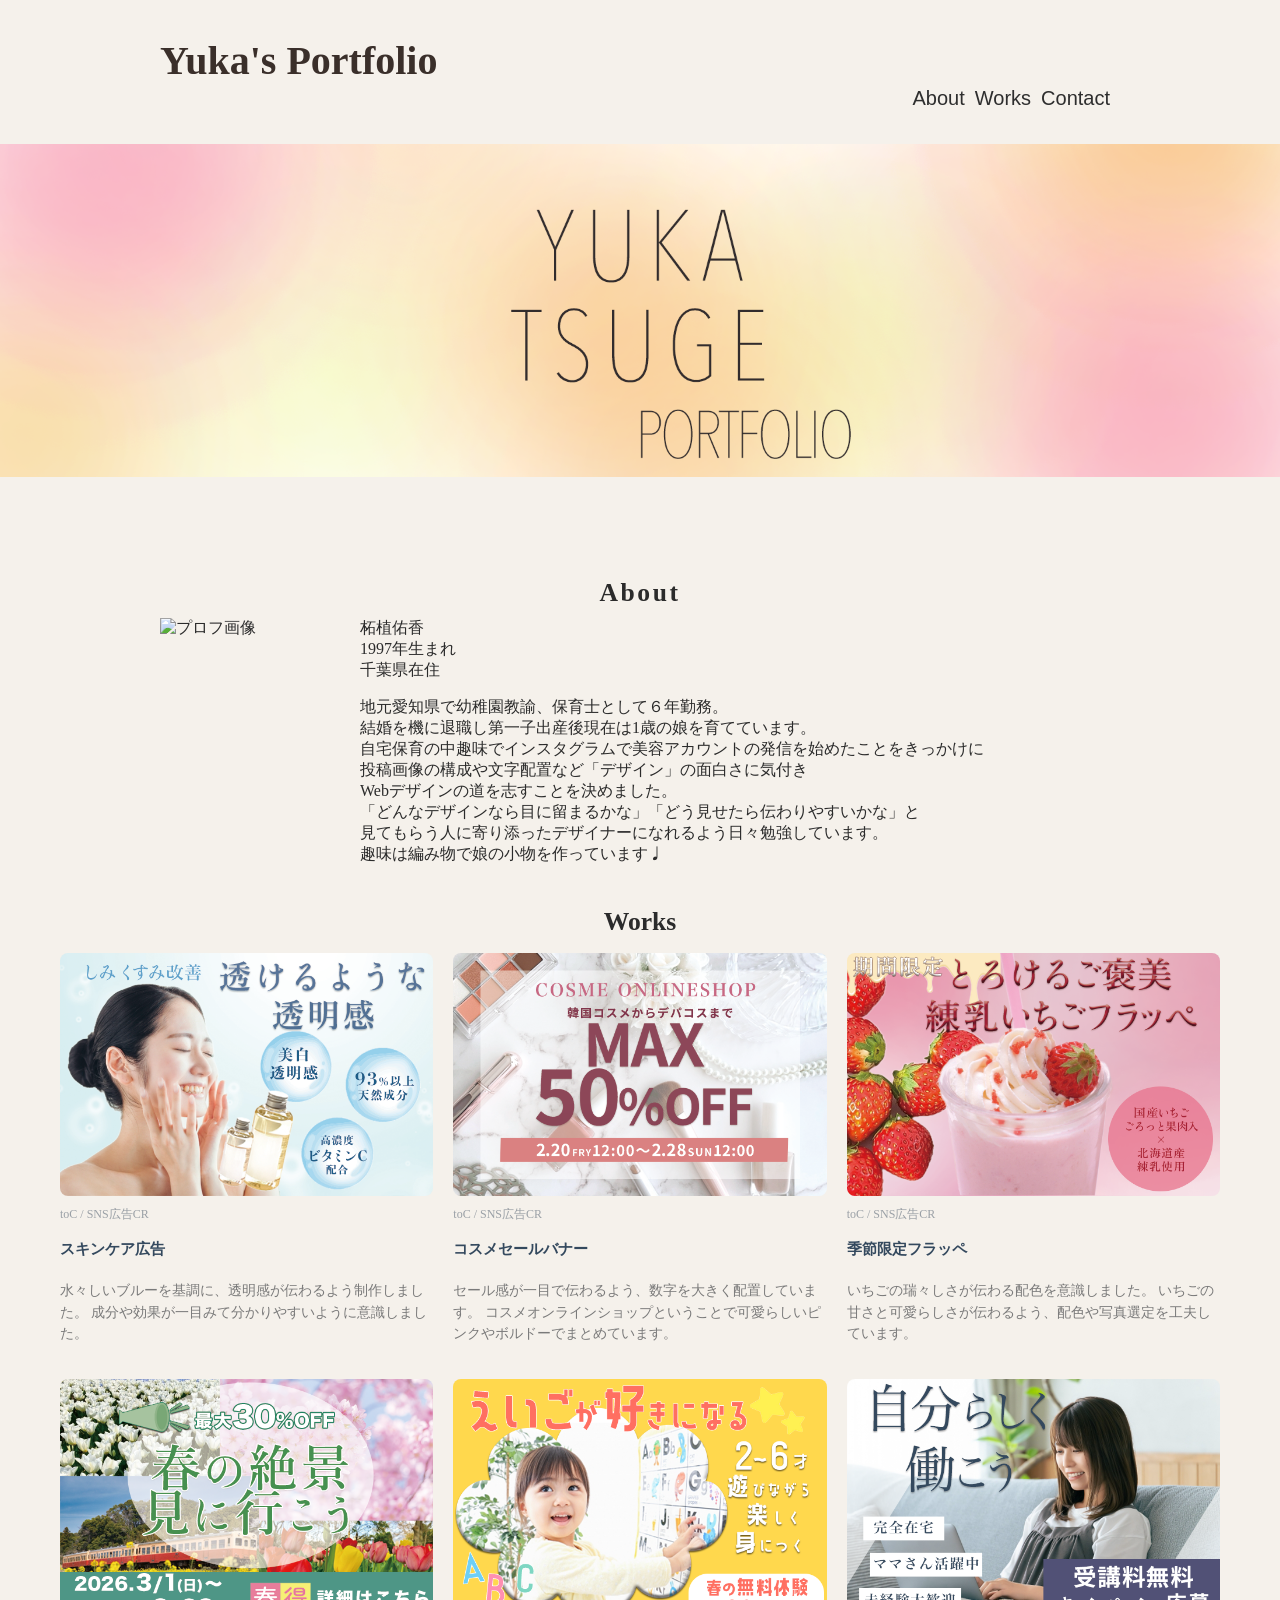
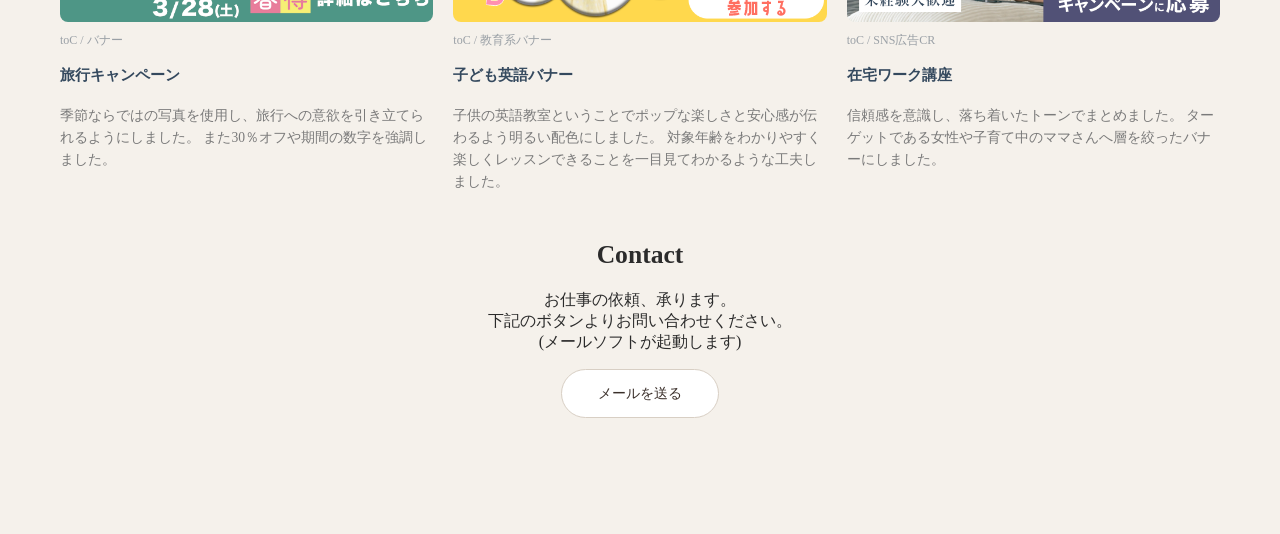
==== index.html @ d6e60cc2 "Add files via upload" ====
<!DOCTYPE html>
<head>
  <meta charset="utf-8" />
  <meta name="author" content="portfolio" />
  <meta name="description" content="yuka'sportfolio" />
  <meta name="viewport" content="width=device-width, initial-scale=1.0" />
  
  <link rel="stylesheet" href="style.css">
  

  <tltle></tltle>
</head>
<body>
  <header>
    <h1>Yuka's Portfolio</h1>
    
    <nav>
      <ul class="nav-list">
        <li><a href="#about">About</a></li>
        <li><a href="#works">Works</a></li>
        <li><a href="#contact">Contact</a></li>
      </ul>
    </nav>
    
  </header>
  <main>
    <div id="mv"></div>
    <picture>
        <source media="(max-width: 200px)" srcset="kokonigazou" />
        <img src="img/portfolio1.png" alt="メイン画像" />
        
      </picture>
    
      
    </div>
      <section id="about">
        <h2>About</h2>
        <div class="about-inner">
          <div class="about-photo">
            <img src="img/profiel.jpeg" alt="プロフ画像" />
            
        </div>
        <div class="about-text">
        <ul>
          
        
          <li>柘植佑香</li>
          <li>1997年生まれ</li>
          <li>千葉県在住</li>
        </ul>
        <p>
          地元愛知県で幼稚園教諭、保育士として６年勤務。<br />
          結婚を機に退職し第一子出産後現在は1歳の娘を育てています。<br />
          自宅保育の中趣味でインスタグラムで美容アカウントの発信を始めたことをきっかけに<br>
          投稿画像の構成や文字配置など「デザイン」の面白さに気付き<br>
          Webデザインの道を志すことを決めました。<br>
          「どんなデザインなら目に留まるかな」「どう見せたら伝わりやすいかな」と<br>
          見てもらう人に寄り添ったデザイナーになれるよう日々勉強しています。
          <br>
          趣味は編み物で娘の小物を作っています♩<br>
        </p>
        </div>
        </div>
        
      </section>
      <section id="works">
  <h3>Works</h3>

<ul class="works-list">
  <li class="work-item">
    <img src="img/ beauty.png" alt="美容バナー">
    <p class="work-meta">toC / SNS広告CR</p>
    <p class="work-title">スキンケア広告</p>
    <p class="work-desc">
      水々しいブルーを基調に、透明感が伝わるよう制作しました。
      成分や効果が一目みて分かりやすいように意識しました。
    </p>
  </li>

  <li class="work-item">
    <img src="img/cosme.png" alt="コスメ" />
    <p class="work-meta">toC / SNS広告CR</p>
    <p class="work-title">コスメセールバナー</p>
    <p class="work-desc">
      セール感が一目で伝わるよう、数字を大きく配置しています。
      コスメオンラインショップということで可愛らしいピンクやボルドーでまとめています。
    </p>
  </li>

  <li class="work-item">
    <img src="img/frappe.png" alt="フラッペ" />
    <p class="work-meta">toC / SNS広告CR</p>
    <p class="work-title">季節限定フラッペ</p>
    <p class="work-desc">
      いちごの瑞々しさが伝わる配色を意識しました。
      いちごの甘さと可愛らしさが伝わるよう、配色や写真選定を工夫しています。
    </p>
  </li>

  <li class="work-item">
    <img src="img/travel.png" alt="travel" />
    <p class="work-meta">toC / バナー</p>
    <p class="work-title">旅行キャンペーン</p>
    <p class="work-desc">
      季節ならではの写真を使用し、旅行への意欲を引き立てられるようにしました。
      また30％オフや期間の数字を強調しました。
    </p>
  </li>

  <li class="work-item">
    <img src="img/study.png" alt="abc" />
    <p class="work-meta">toC / 教育系バナー</p>
    <p class="work-title">子ども英語バナー</p>
    <p class="work-desc">
      子供の英語教室ということでポップな楽しさと安心感が伝わるよう明るい配色にしました。
      対象年齢をわかりやすく楽しくレッスンできることを一目見てわかるような工夫しました。
    </p>
  </li>

  <li class="work-item">
    <img src="img/famm.png" alt="在宅ワーク" />
    <p class="work-meta">toC / SNS広告CR</p>
    <p class="work-title">在宅ワーク講座</p>
    <p class="work-desc">
      信頼感を意識し、落ち着いたトーンでまとめました。
      ターゲットである女性や子育て中のママさんへ層を絞ったバナーにしました。
    </p>
  </li>
</ul>

   


      <section id="contact">
        <h4>Contact</h4>
        <p>
          お仕事の依頼、承ります。<br>
          下記のボタンよりお問い合わせください。<br>
          (メールソフトが起動します)
　
        </p><div class="button">
  <a href="mailto:yukatsuge.design@gmail.com">メールを送る</a>
</div>
        
       
      </main>
      <footer>
        <p></p>
      </footer>
    </body>
    
  </section>
---- style.css ----
@charset "utf-8";
html {
  font-size: 100%;
}
body {
  color: #2b2b2b;
  background-color: #f5f1eb;
  margin: 0;
}
a {
  text-decoration: none;
}
img {
  max-width: 100%;
  display: block;
}
li {
  list-style: none;
}
h1 {
  font-family: "Segoe UI", Tahoma, Geneva, Verdana, sans-serif;
  font-size: 40px;
  color: #3a2f2a;
  margin-bottom: 50px;
}
h2 {
  font-family: "Segoe UI", Tahoma, Geneva, Verdana, sans-serif;
  font-size: 1.6rem;
  font-weight: 700;
  text-align: center;
  margin-bottom: 10px;
  letter-spacing: 0.1em;
}
h3 {
  font-size: 1.6rem;
  text-align: center;
  margin-bottom: 10px;
}
h4 {
  font-size: 1.6rem;
  text-align: center;
  margin-bottom: 20px;
}

h1,
h2,
h3,
h4 {
  font-family: "HannariMincho", serif;
}

header {
  max-width: 960px;
  display: flex;
  justify-content: space-between;
  align-items: center;
  height: auto;
  padding: 10px 4%;
  margin: 0 auto;
  position: relative;
}

header ul {
  display: flex;
  justify-content: flex-end;
  gap: 10px;

  align-items: end;
  margin: 0 auto;
  font-family: Arial, Helvetica, sans-serif;
  color: #3a2f2a;
}
header li {
  font-size: 20px;
  margin-bottom: 1.5rem;
}
nav {
  align-self: flex-end;
  margin-top: 40spx;
  padding-right: 10px;
}

.about-image {
  width: 20px;
  margin-left: auto;
  display: block;
}

header li a {
  display: inline-block;
  transition: transform 0.3s ease;
  color: #2e2e2e;
}
header li a:hover {
  transform: translateY(-2px);
}

#mv {
  margin-top: 0;
  margin-bottom: 0%;
  color: #666666;
}
#mv img {
  width: 100%;
  height: 200px;
  object-fit: cover;
}
#about ul {
  margin-bottom: 5px;
}
#about {
  max-width: 960px;
  margin: 0 auto;
  padding: 80px 20px 0;
}

#contact {
  text-align: center;
  font-size: 1rem;
}
#section {
  margin-top: 40px;
  margin-bottom: 40px;
  text-align: left;
}

#works ul {
  display: grid;
  grid-template-columns: repeat(3, 1fr);
  gap: 20px;
  padding: 0 60px;
}
.works-list {
  display: grid;
  grid-template-columns: repeat(3, 1fr);
  gap: 32px;
}
.work-item img {
  width: 100%;
  display: block;
}

.work-meta {
  font-size: 0.75rem;
  color: #9aa0a6;
  margin-top: 10px;
}
#works img {
  width: 100%;
  display: block;
}
.work-title {
  font-size: 0.95rem;
  font-weight: 600;
  margin: 4px 0 6px;
  color: #34495e;
}

.work-desc {
  font-size: 0.85rem;
  line-height: 1.6;
  color: #7a7a7a;
}
.work-item {
  display: flex;
  flex-direction: column; /* ← これ超重要 */
}

body {
  margin: 0;
}
main {
  width: 100%;
  margin: 0;
  padding: 0;
}

.about {
  width: 100%;
  max-width: 100%;
  padding: 0 16px;
}
.about p {
  width: 100%;
  line-height: 1.8;
  word-break: break-all;
}
.button a {
  display: inline-block;
  padding: 14px 36px;
  background-color: #fff;
  color: #3a2f2a;
  border: 1px solid #d8cfc4;
  border-radius: 999px;
  font-size: 0.9rem;
  transition: all 0.3s ease;
}

.button a:hover {
  background-color: #f5f1eb;
}
#contact {
  padding-bottom: 100px;
}

@media (max-width: 767px) {
  #works ul {
    grid-template-columns: repeat(2, 1fr);
  }
}

#about img {
  width: 150px !important;
  margin-left: auto;
  display: block;
  margin-top: 0%;
}
.about-inner {
  display: flex;
  gap: 50px;
  align-items: flex-start;
}
.about-image {
  width: 100px;
  height: auto;
}
.about-text ul {
  list-style: none;
  padding: 0;
  margin: 0 0 16px 0;
}
.about-text .name {
  font-weight: bold;
  font-size: 1.2rem;
}
#about {
  padding-top: 80px;
}

#works img {
  width: 100%;
  height: auto;
  display: block;
  border-radius: 8px;
  transition: opacity 0.3s;
}

#works li img:hover {
  opacity: 0.5;
}

nav {
  display: flex;
  gap: 16px;
  margin-left: auto;
}
@media screen and (max-width: 768px) {
  .nav-list {
    display: flex;
    justify-content: center;
    gap: 12px;
    margin-top: 12px;
  }

  .nav-list a {
    padding: 8px 16px;
    font-size: 13px;
    font-family: "HannariMincho", serif;
    color: #333;
    text-decoration: none;
    background: rgba(255, 255, 255, 0.6);
    border-radius: 999px;
    box-shadow: 0 4px 12px rgba(0, 0, 0, 0.08);
    transition: all 0.3s ease;
  }

  .nav-list a:hover {
    background: #f2d7c9;
  }

  .nav-list a:active {
    transform: scale(0.95);
  }
}
@media screen and (max-width: 470px) {
  header {
    flex-direction: column;
    align-items: center;
  }

  .nav {
    justify-content: center;
    flex-wrap: wrap;
  }

  .nav a {
    font-size: 12px;
    padding: 8px 14px;
    text-align: center;
  }
}
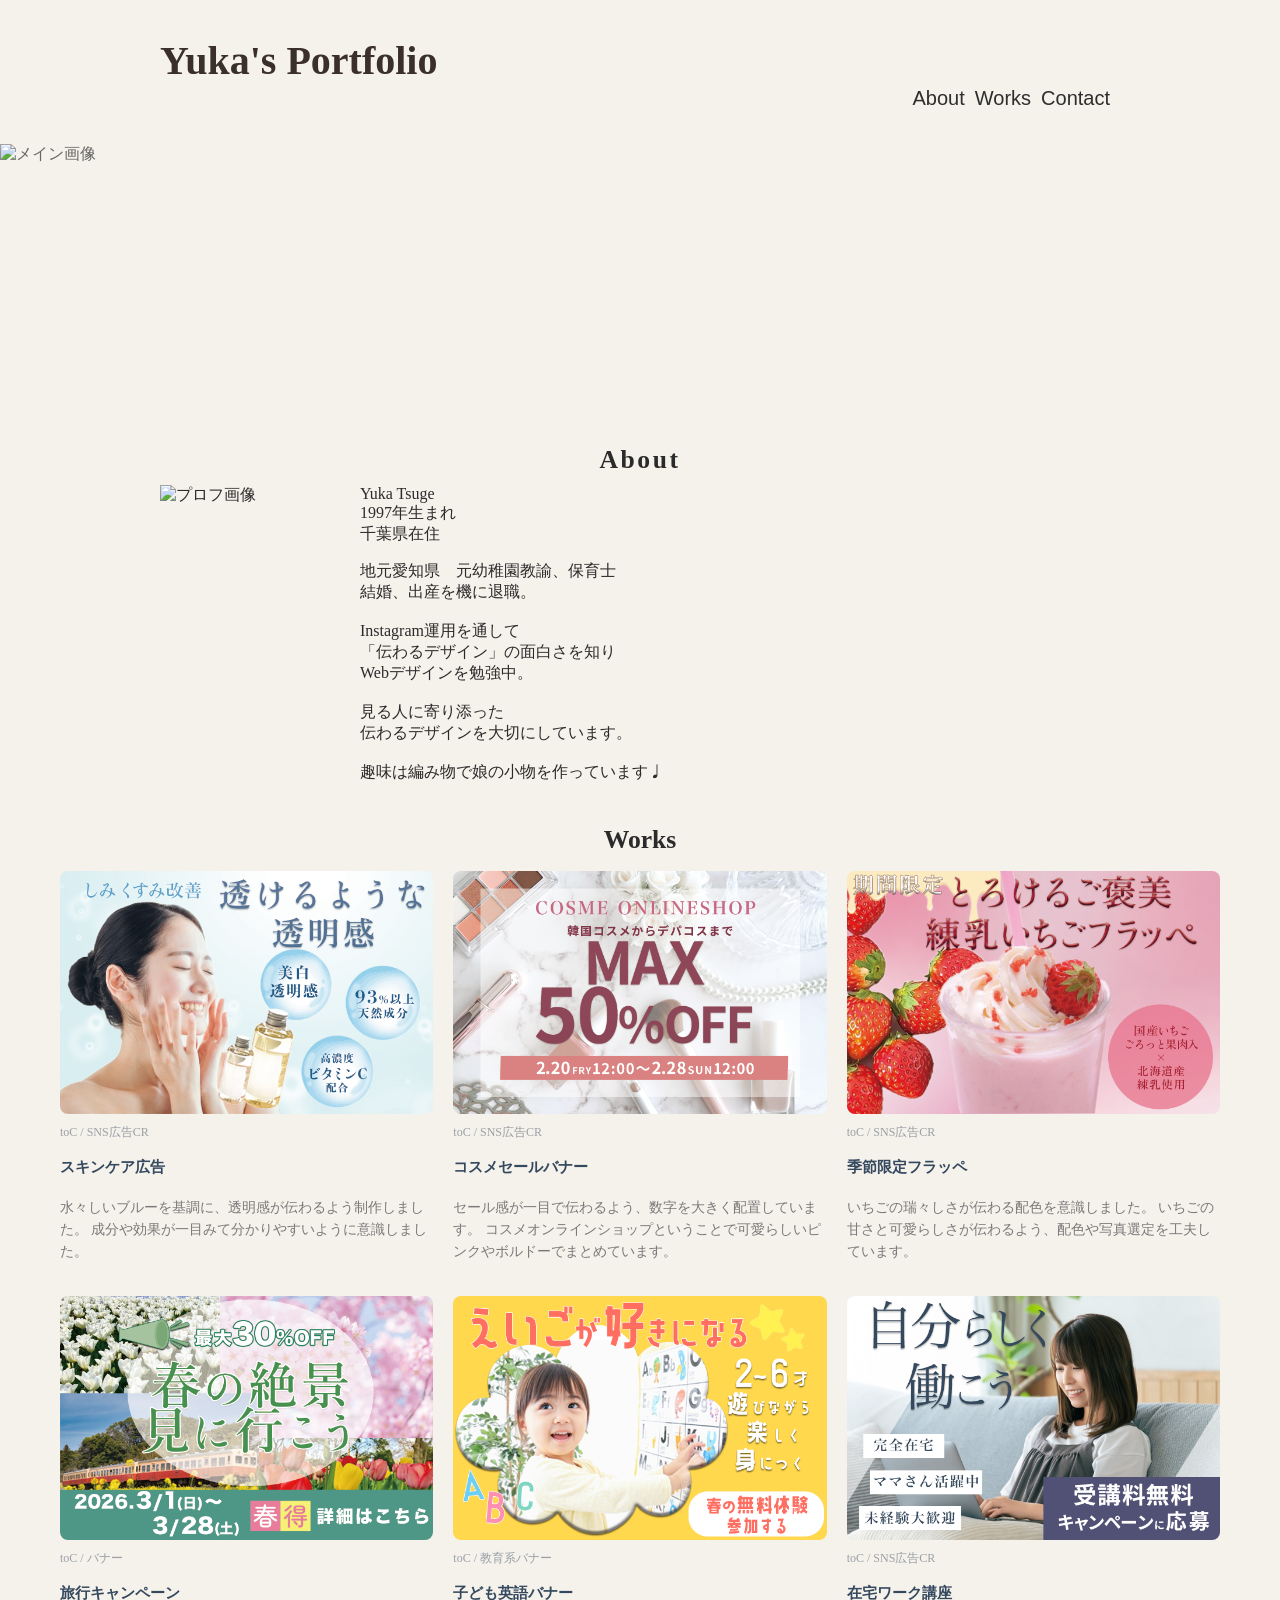
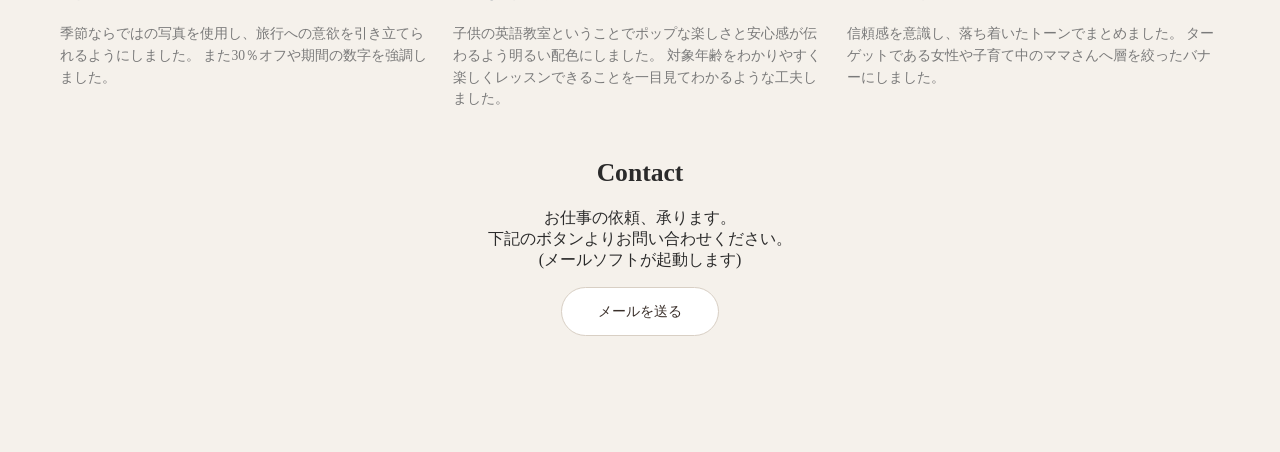
==== commit ddad0253: "Update index.html" ====
--- a/index.html
+++ b/index.html
@@ -24,10 +24,10 @@
     
   </header>
   <main>
-    <div id="mv"></div>
+    <div id="mv">
     <picture>
         <source media="(max-width: 200px)" srcset="kokonigazou" />
-        <img src="img/portfolio1.png" alt="メイン画像" />
+        <img src="img/portfolio3.png" alt="メイン画像" />
         
       </picture>
     
@@ -44,18 +44,19 @@
         <ul>
           
         
-          <li>柘植佑香</li>
+          <li>Yuka Tsuge</li>
           <li>1997年生まれ</li>
           <li>千葉県在住</li>
         </ul>
         <p>
-          地元愛知県で幼稚園教諭、保育士として６年勤務。<br />
-          結婚を機に退職し第一子出産後現在は1歳の娘を育てています。<br />
-          自宅保育の中趣味でインスタグラムで美容アカウントの発信を始めたことをきっかけに<br>
-          投稿画像の構成や文字配置など「デザイン」の面白さに気付き<br>
-          Webデザインの道を志すことを決めました。<br>
-          「どんなデザインなら目に留まるかな」「どう見せたら伝わりやすいかな」と<br>
-          見てもらう人に寄り添ったデザイナーになれるよう日々勉強しています。
+          地元愛知県　元幼稚園教諭、保育士<br />
+          結婚、出産を機に退職。<br /><br>
+          Instagram運用を通して<br>
+          「伝わるデザイン」の面白さを知り<br>
+          Webデザインを勉強中。<br>
+          <br>
+          見る人に寄り添った<br>
+          伝わるデザインを大切にしています。 <br>
           <br>
           趣味は編み物で娘の小物を作っています♩<br>
         </p>
@@ -149,4 +150,4 @@
       </footer>
     </body>
     
-  </section>+  </section>
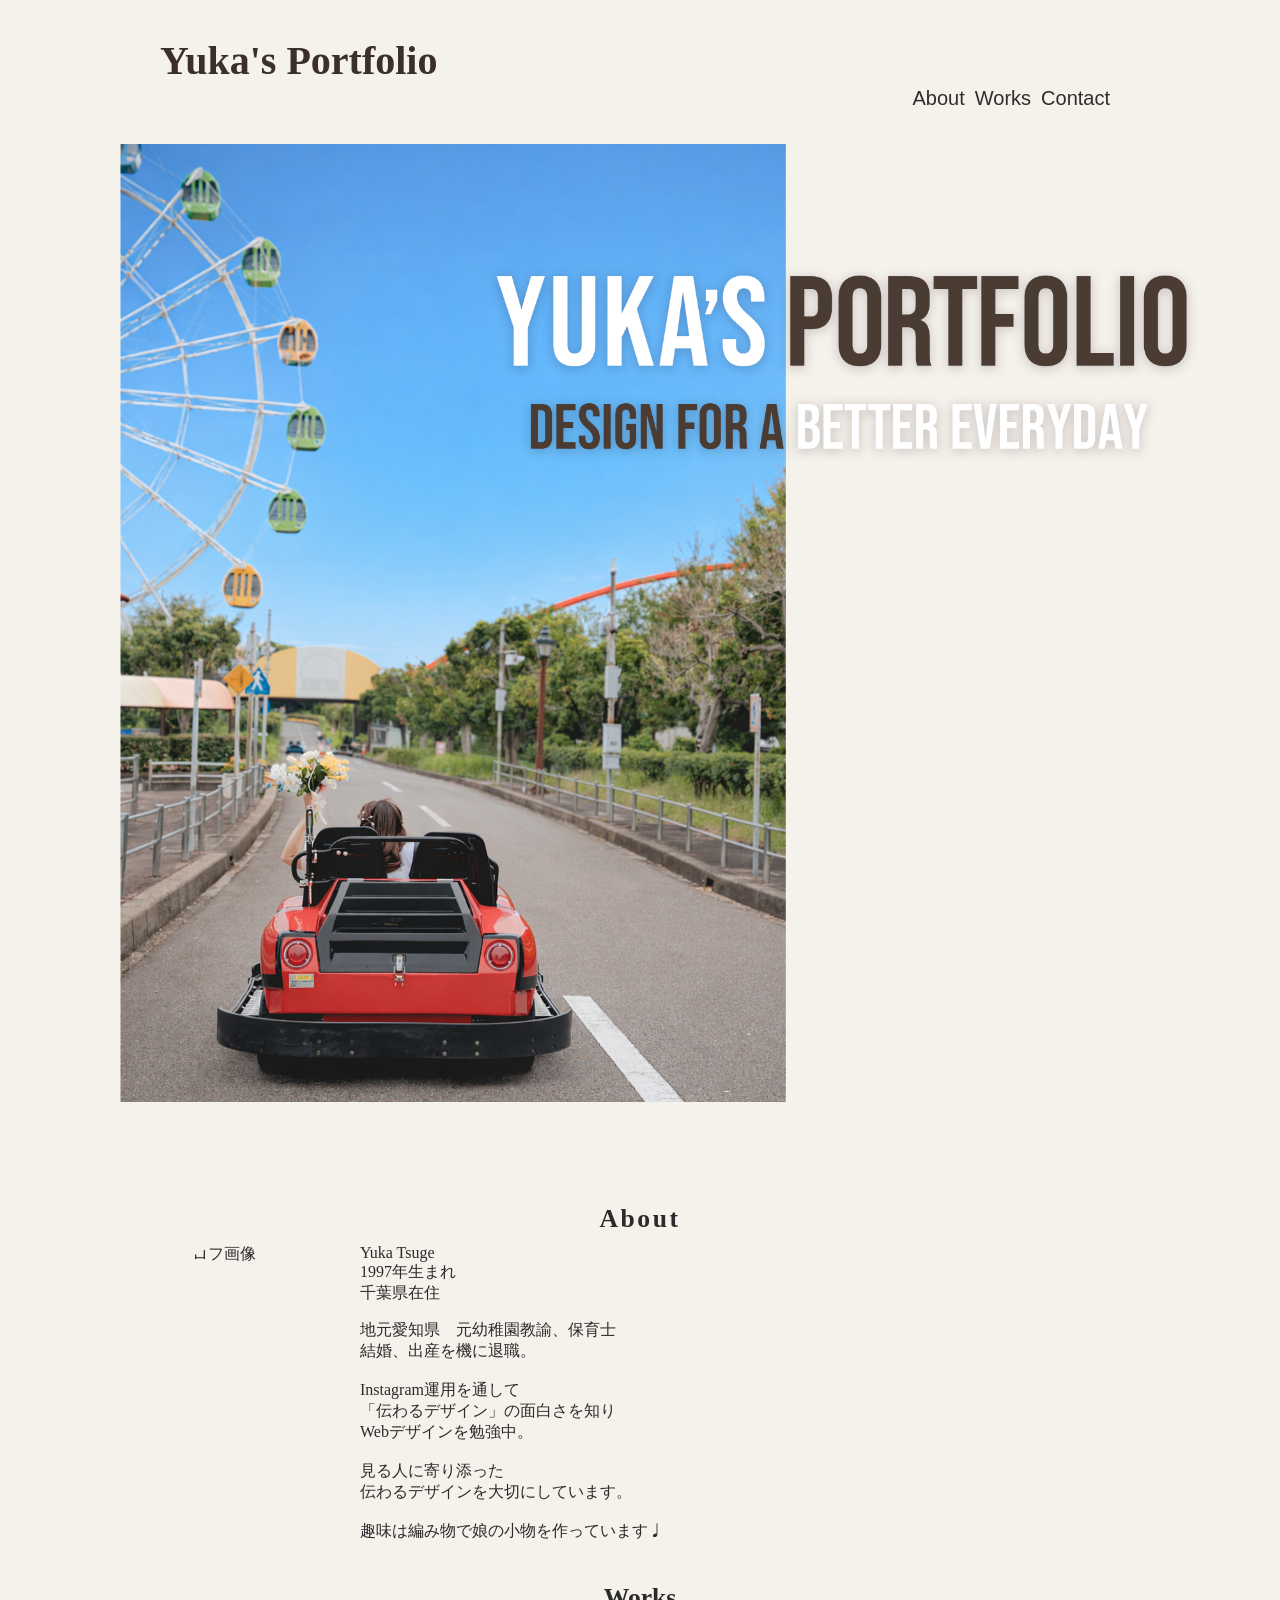
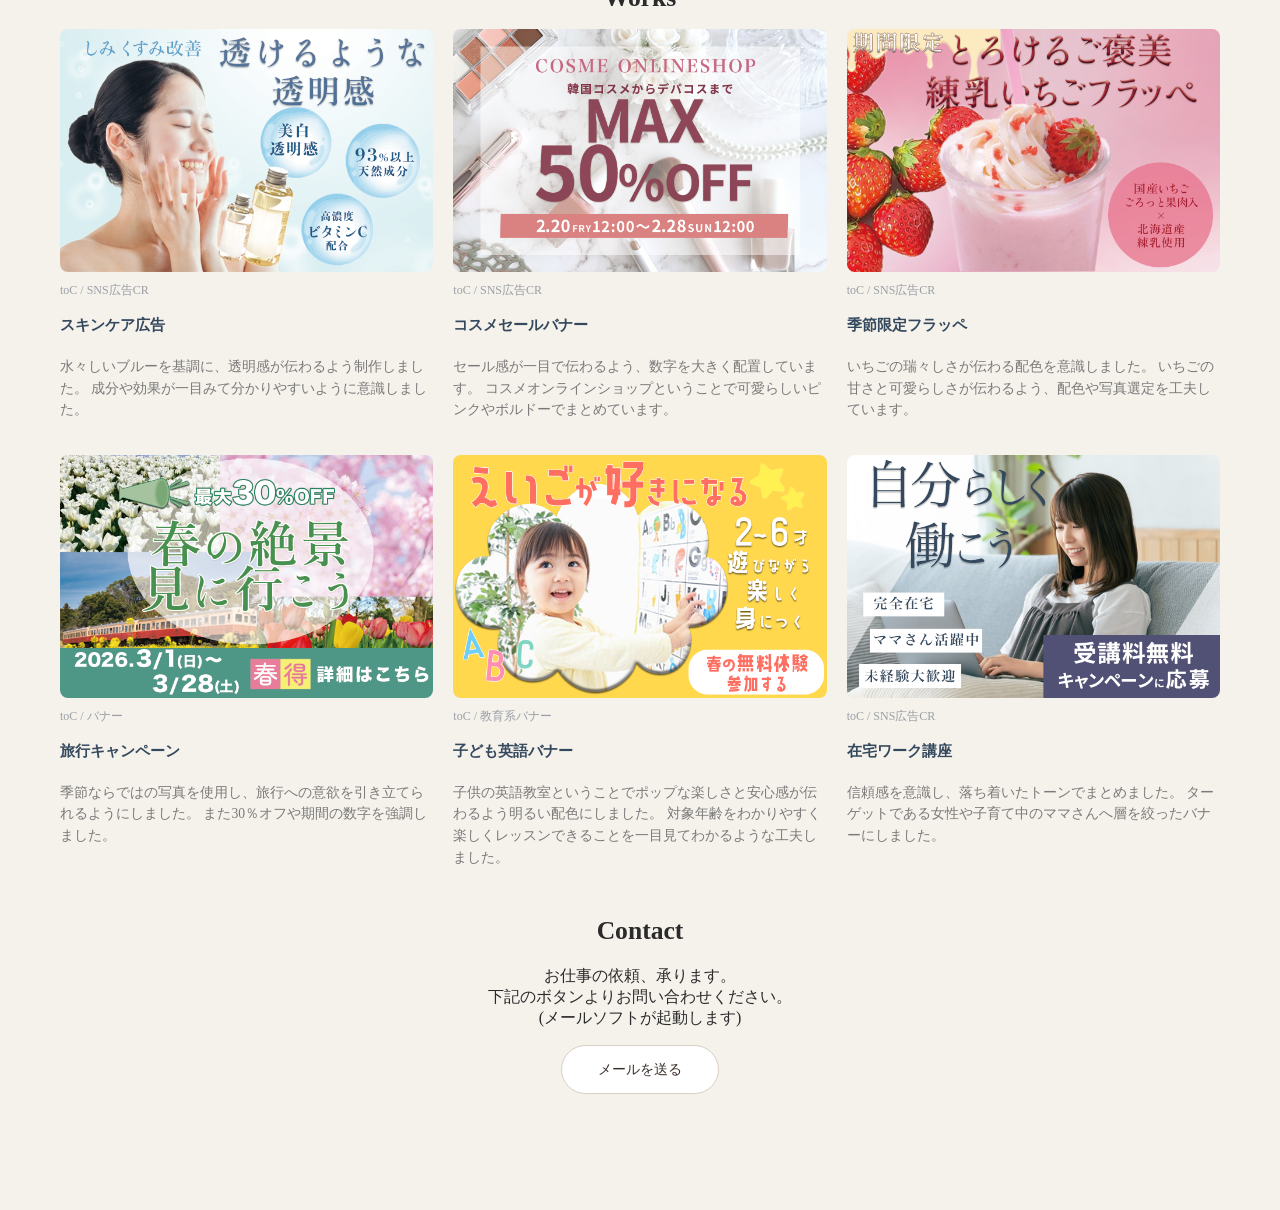
==== commit 79d89a4d: "Add files via upload" ====
--- a/index.html
+++ b/index.html
@@ -150,4 +150,4 @@
       </footer>
     </body>
     
-  </section>
+  </section>
--- a/style.css
+++ b/style.css
@@ -96,14 +96,16 @@
 }
 
 #mv {
-  margin-top: 0;
-  margin-bottom: 0%;
+  padding: 0 70px;
   color: #666666;
 }
+
 #mv img {
-  width: 100%;
-  height: 200px;
+  display: block;
+  width: 100%;
   object-fit: cover;
+  object-position: center;
+  margin: 0 30;
 }
 #about ul {
   margin-bottom: 5px;
@@ -205,10 +207,12 @@
 
 @media (max-width: 767px) {
   #works ul {
-    grid-template-columns: repeat(2, 1fr);
-  }
-}
-
+    grid-template-columns: 1fr;
+  }
+}
+#mv {
+  padding: 0 1px;
+}
 #about img {
   width: 150px !important;
   margin-left: auto;
@@ -235,6 +239,7 @@
 }
 #about {
   padding-top: 80px;
+  padding: 80 100 0 100;
 }
 
 #works img {
@@ -299,3 +304,10 @@
     text-align: center;
   }
 }
+.about-photo img {
+  width: 140px;
+  height: 140px;
+  border-radius: 50%;
+  object-fit: cover;
+  display: block;
+}
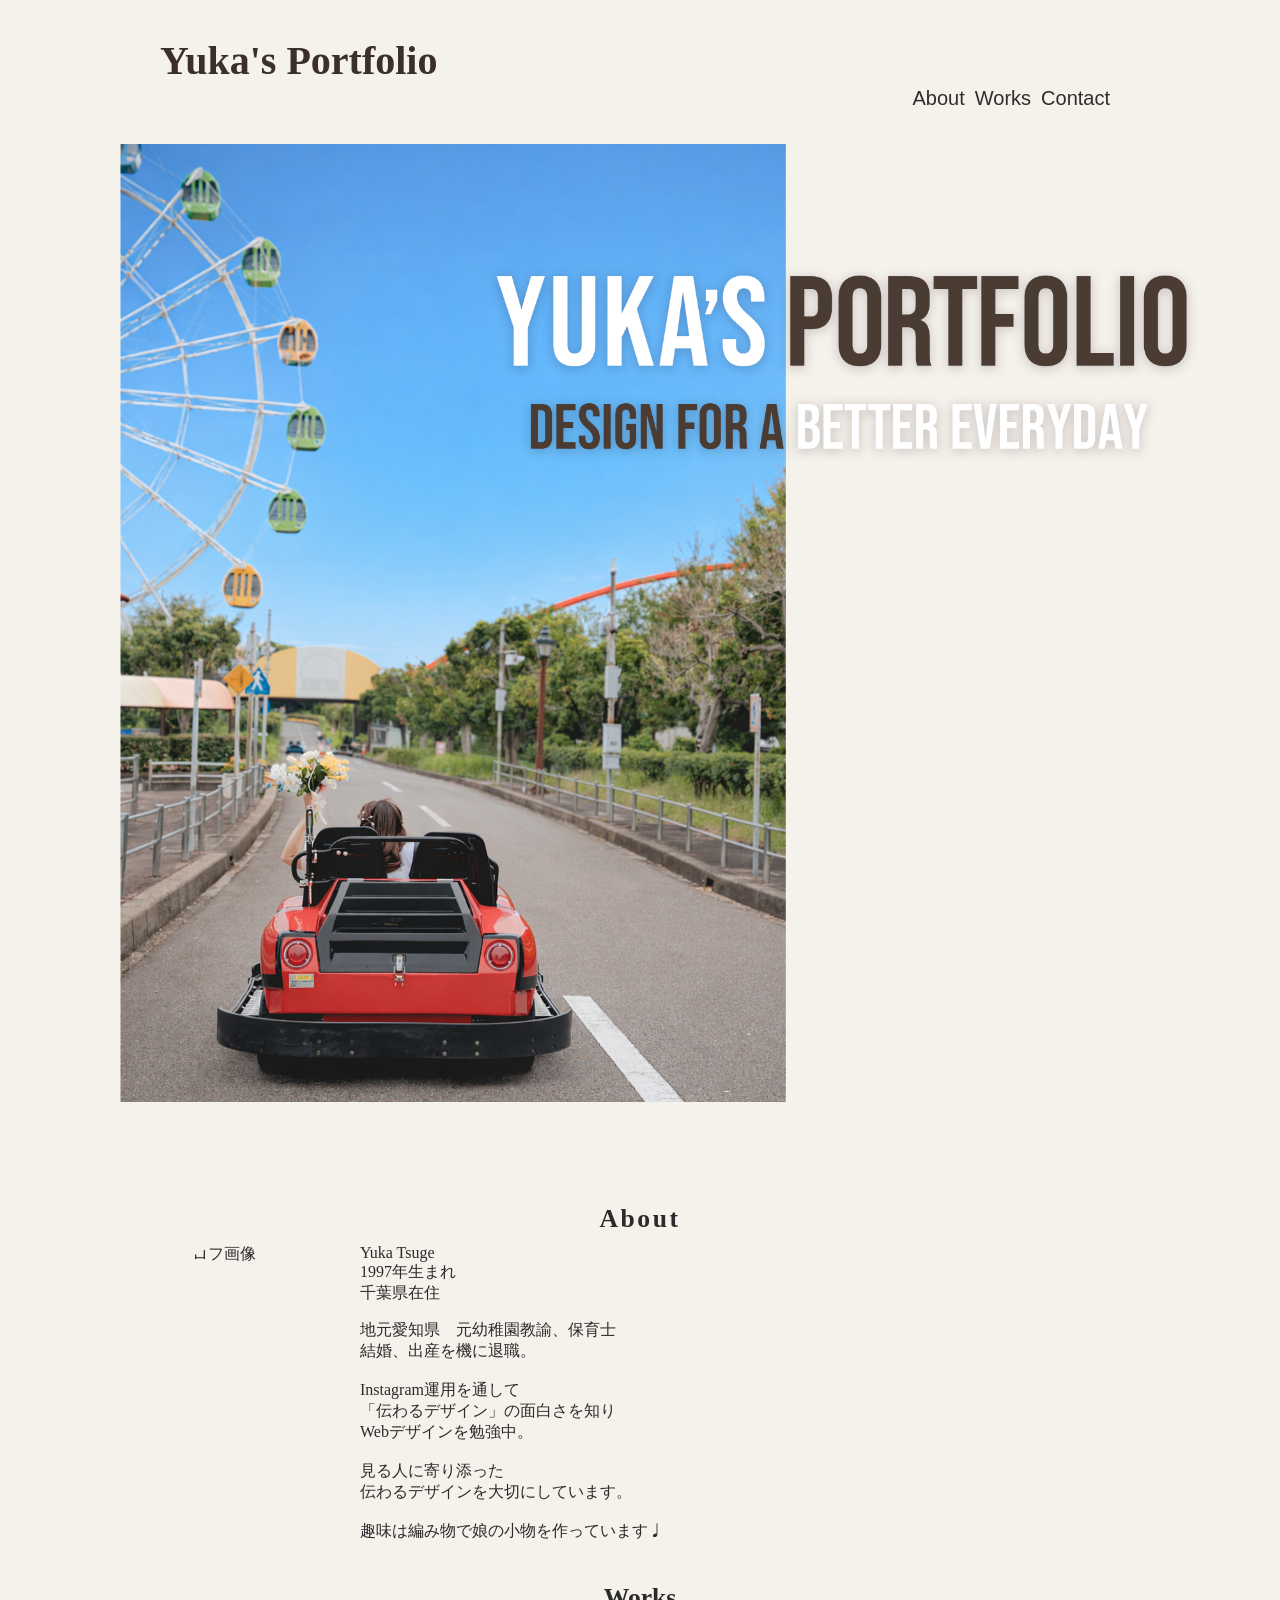
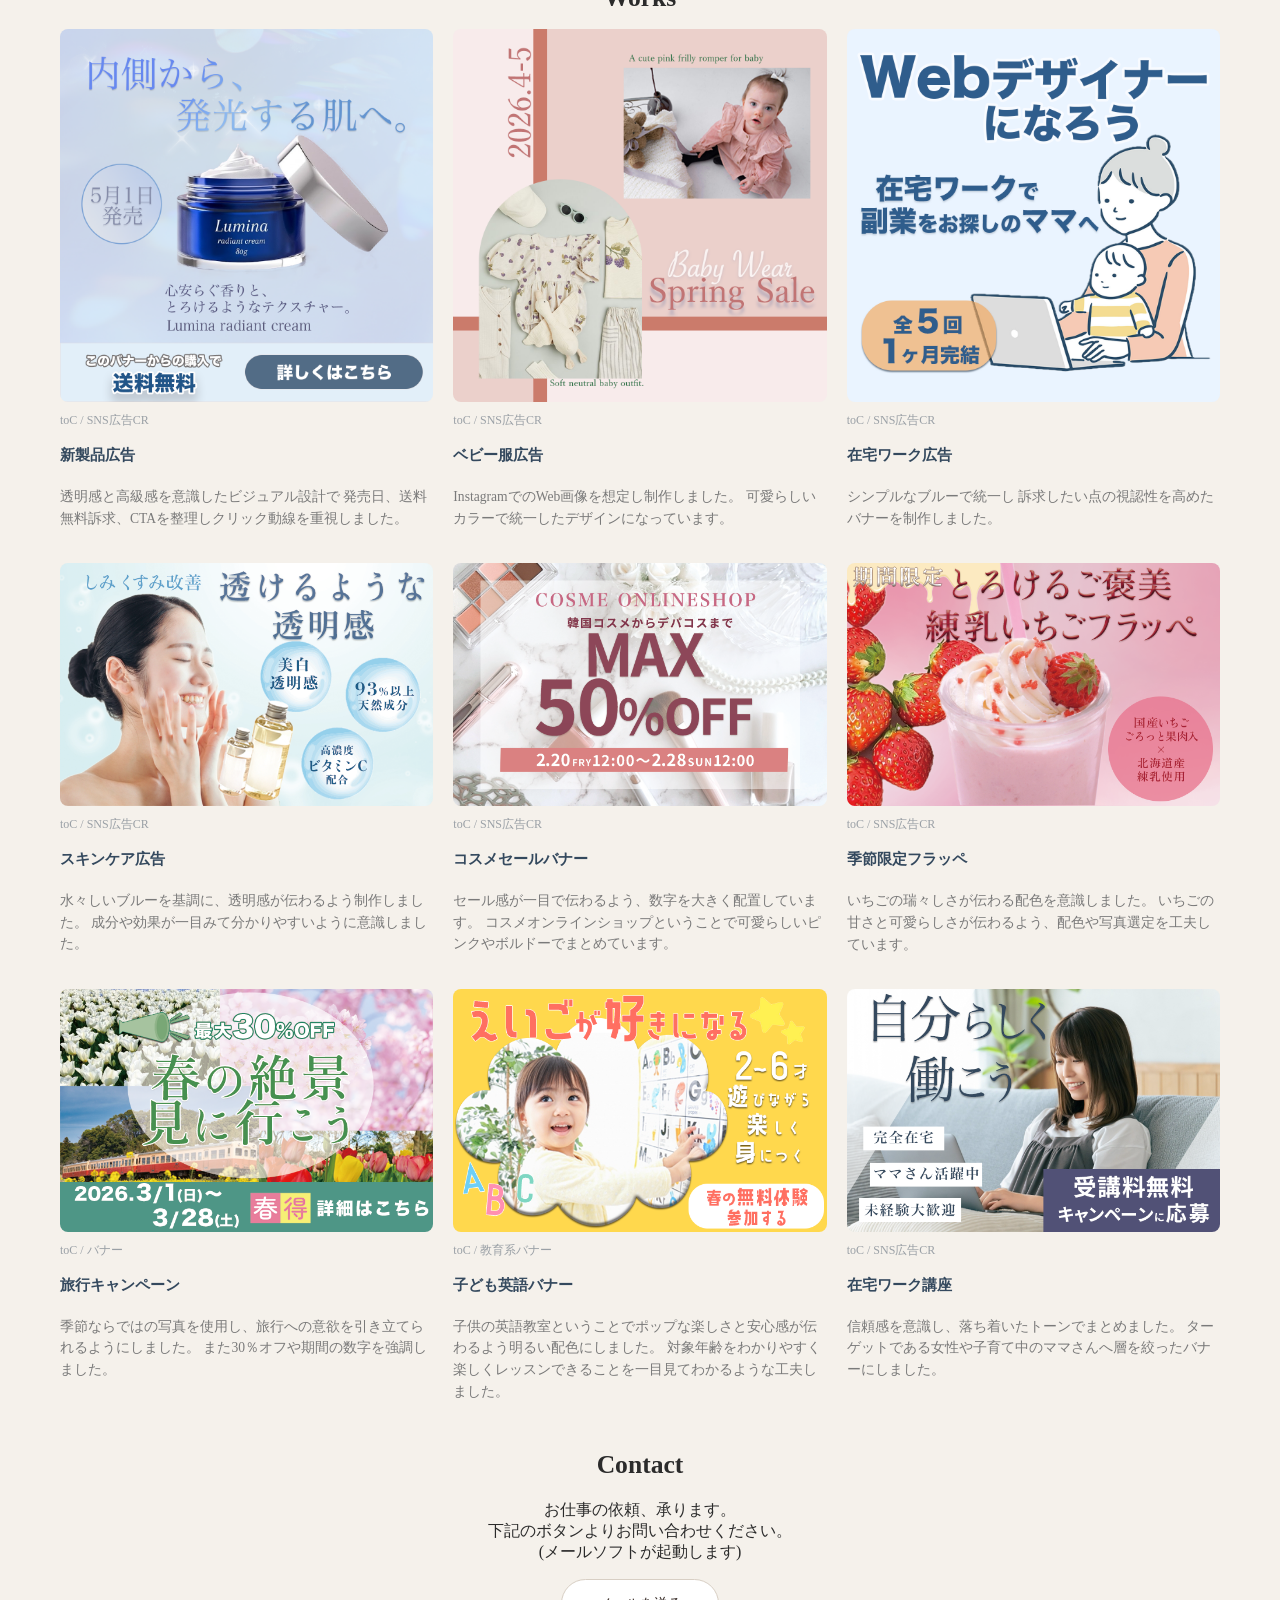
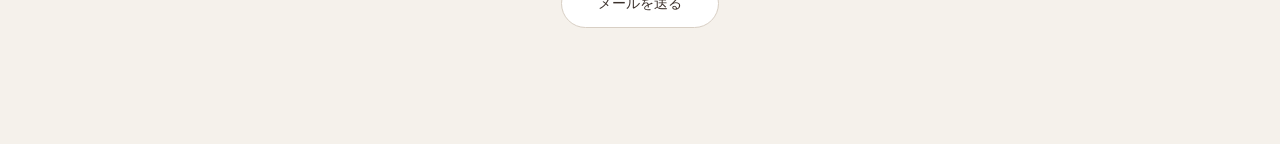
==== commit c55b97e0: "Add files via upload" ====
--- a/index.html
+++ b/index.html
@@ -68,6 +68,29 @@
   <h3>Works</h3>
 
 <ul class="works-list">
+  <li class="work-item">
+    <img src="img/cream.png" alt="美容クリーム">
+    <p class="work-meta">toC / SNS広告CR</p>
+    <p class="work-title">新製品広告</p>
+    <p class="work-desc">
+      透明感と高級感を意識したビジュアル設計で
+      発売日、送料無料訴求、CTAを整理しクリック動線を重視しました。
+    </p><li class="work-item">
+    <img src="img/babyoutfit.png" alt="ベビー服">
+    <p class="work-meta">toC / SNS広告CR</p>
+    <p class="work-title">ベビー服広告</p>
+    <p class="work-desc">
+      InstagramでのWeb画像を想定し制作しました。
+      可愛らしいカラーで統一したデザインになっています。
+    </p>
+    <li class="work-item">
+    <img src="img/famm2.png" alt="famm">
+    <p class="work-meta">toC / SNS広告CR</p>
+    <p class="work-title">在宅ワーク広告</p>
+    <p class="work-desc">
+      シンプルなブルーで統一し
+      訴求したい点の視認性を高めたバナーを制作しました。
+    </p>
   <li class="work-item">
     <img src="img/ beauty.png" alt="美容バナー">
     <p class="work-meta">toC / SNS広告CR</p>
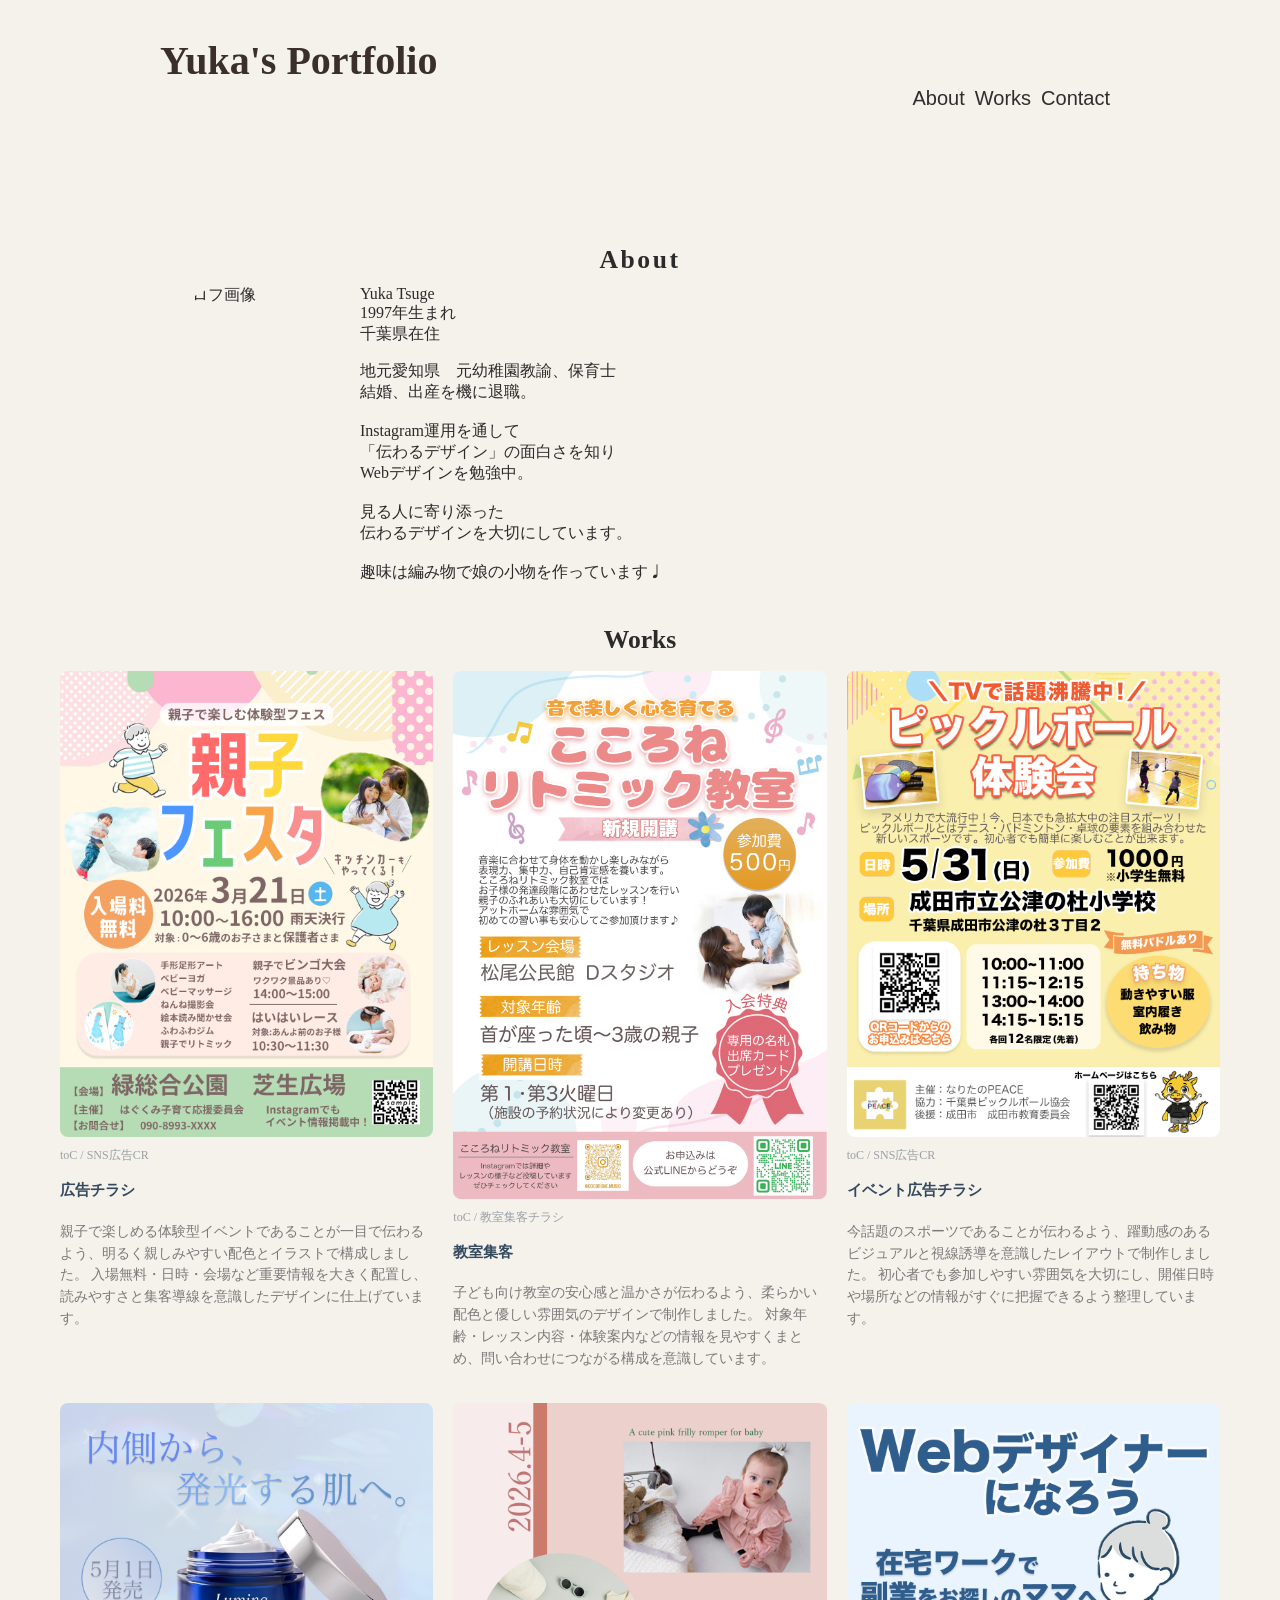
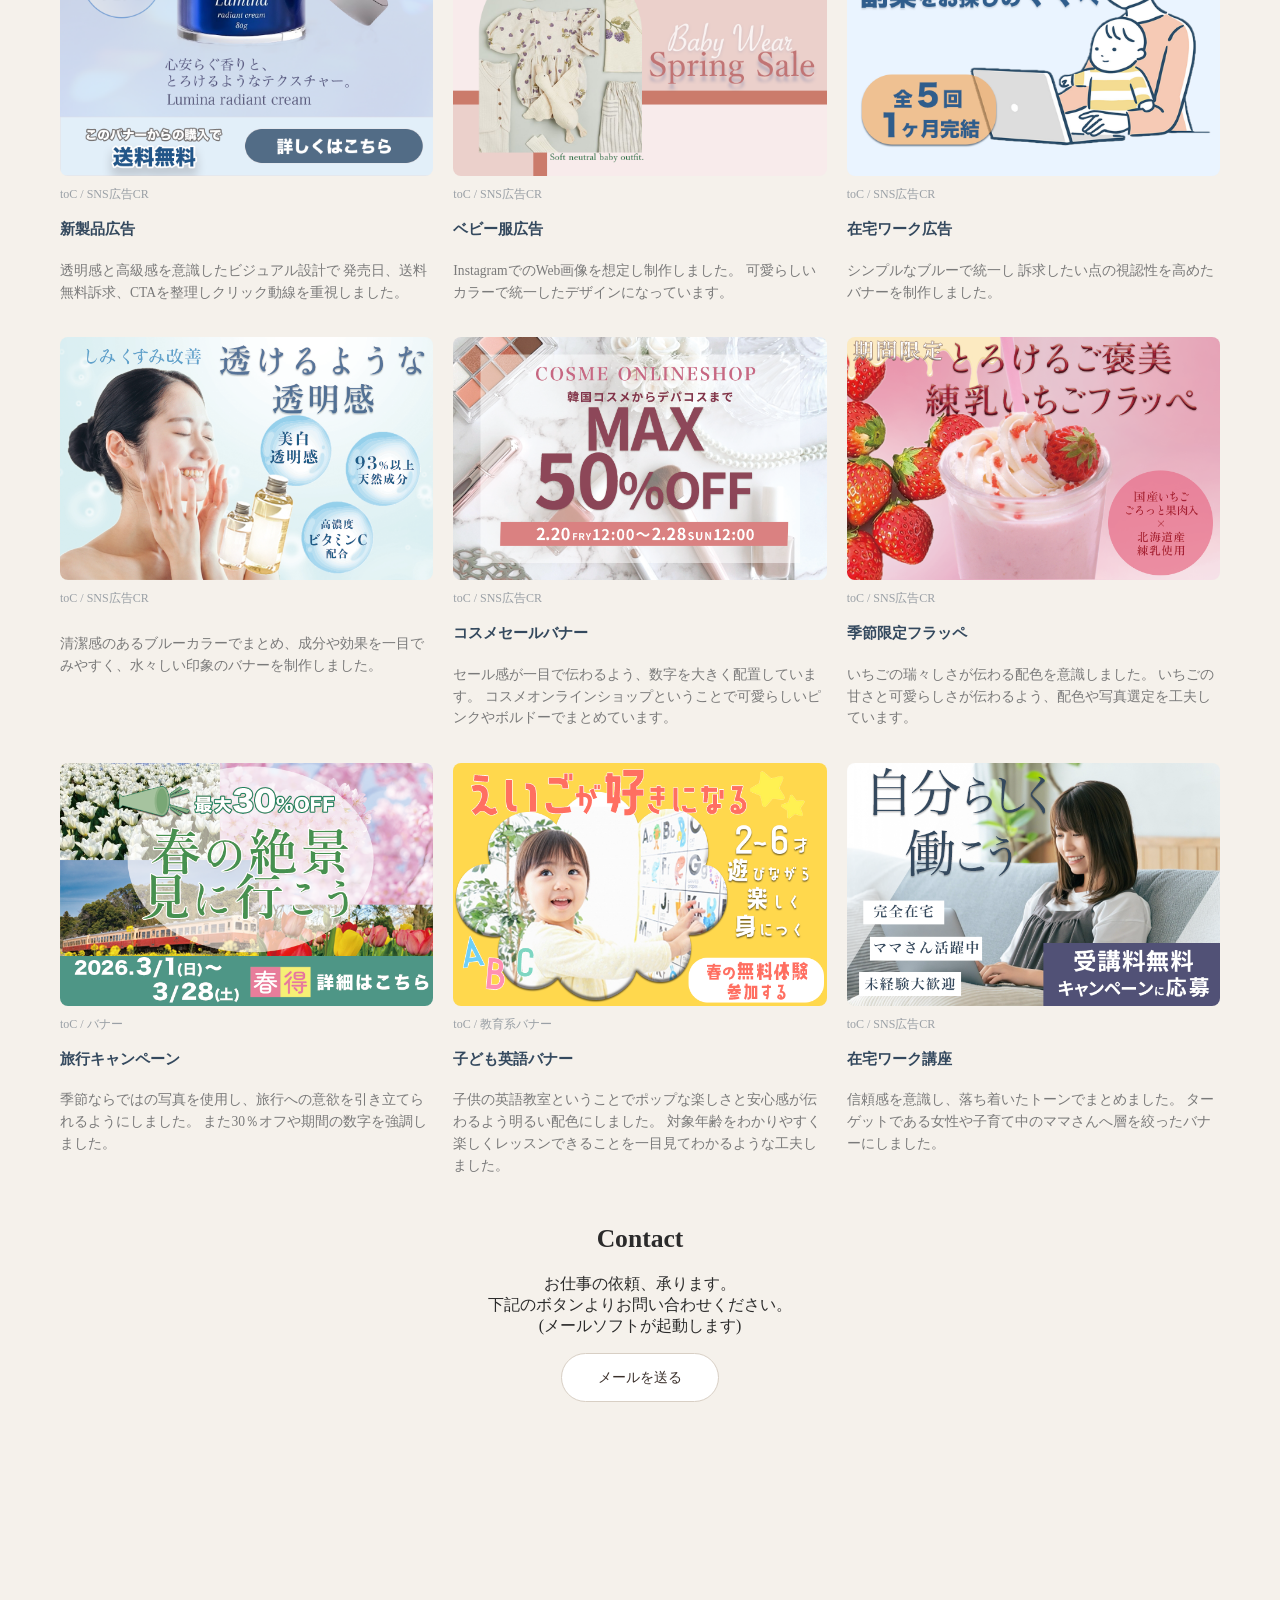
==== commit 651aedfd: "Add files via upload" ====
--- a/index.html
+++ b/index.html
@@ -69,6 +69,28 @@
 
 <ul class="works-list">
   <li class="work-item">
+    <img src="img/fes.png" alt="fes">
+    <p class="work-meta">toC / SNS広告CR</p>
+    <p class="work-title">広告チラシ</p>
+    <p class="work-desc">
+      親子で楽しめる体験型イベントであることが一目で伝わるよう、明るく親しみやすい配色とイラストで構成しました。
+入場無料・日時・会場など重要情報を大きく配置し、読みやすさと集客導線を意識したデザインに仕上げています。
+<li class="work-item">
+    <img src="img/kokorone3.png" alt="kokorone3">
+    <p class="work-meta">toC / 教室集客チラシ</p>
+    <p class="work-title">教室集客</p>
+    <p class="work-desc">
+      子ども向け教室の安心感と温かさが伝わるよう、柔らかい配色と優しい雰囲気のデザインで制作しました。
+対象年齢・レッスン内容・体験案内などの情報を見やすくまとめ、問い合わせにつながる構成を意識しています。
+      <li class="work-item">
+    <img src="img/ball4.png" alt="ball">
+    <p class="work-meta">toC / SNS広告CR</p>
+    <p class="work-title">イベント広告チラシ</p>
+    <p class="work-desc">
+      今話題のスポーツであることが伝わるよう、躍動感のあるビジュアルと視線誘導を意識したレイアウトで制作しました。
+初心者でも参加しやすい雰囲気を大切にし、開催日時や場所などの情報がすぐに把握できるよう整理しています。
+
+  <li class="work-item">
     <img src="img/cream.png" alt="美容クリーム">
     <p class="work-meta">toC / SNS広告CR</p>
     <p class="work-title">新製品広告</p>
@@ -94,13 +116,9 @@
   <li class="work-item">
     <img src="img/ beauty.png" alt="美容バナー">
     <p class="work-meta">toC / SNS広告CR</p>
-    <p class="work-title">スキンケア広告</p>
     <p class="work-desc">
-      水々しいブルーを基調に、透明感が伝わるよう制作しました。
-      成分や効果が一目みて分かりやすいように意識しました。
+      清潔感のあるブルーカラーでまとめ、成分や効果を一目でみやすく、水々しい印象のバナーを制作しました。
     </p>
-  </li>
-
   <li class="work-item">
     <img src="img/cosme.png" alt="コスメ" />
     <p class="work-meta">toC / SNS広告CR</p>
